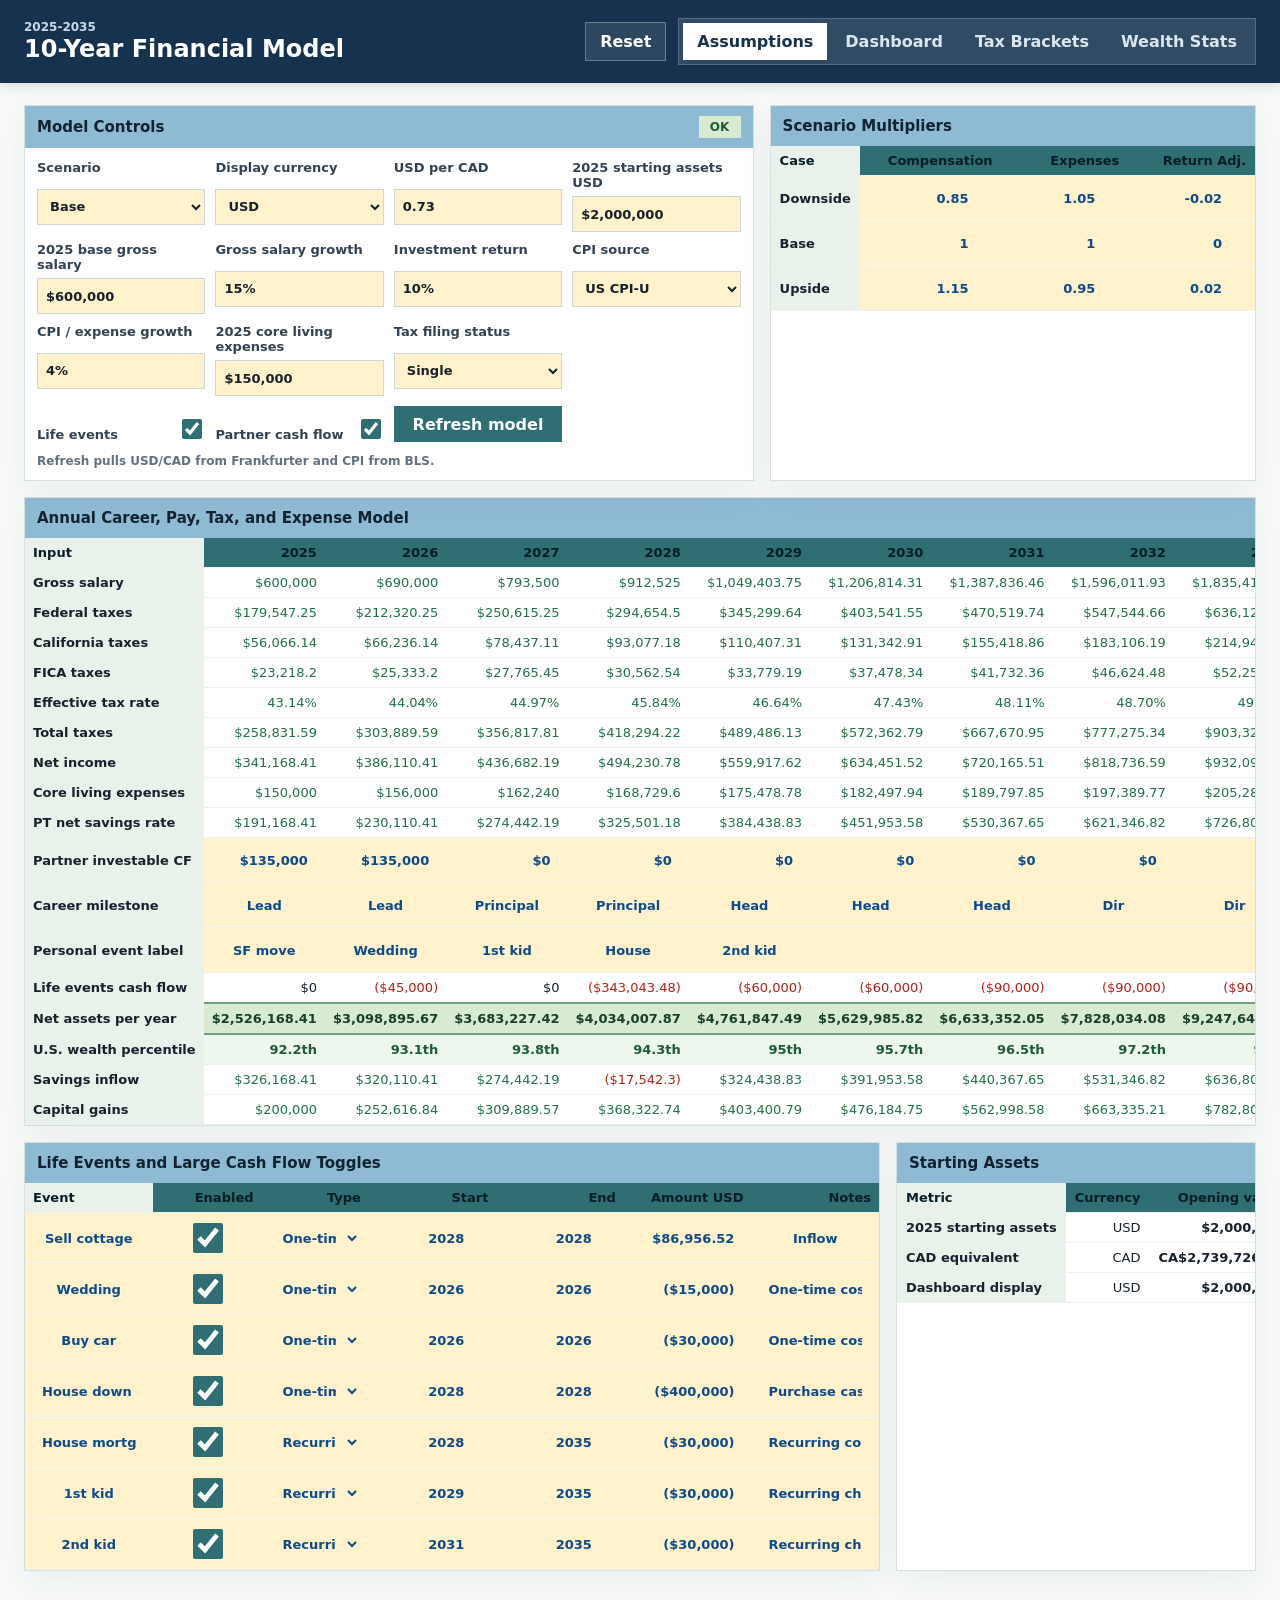
==== interactive-dashboard/index.html @ 88d2a5c9 "Add financial dashboard site" ====
<!doctype html>
<html lang="en">
  <head>
    <meta charset="utf-8" />
    <meta name="viewport" content="width=device-width, initial-scale=1" />
    <title>10-Year Financial Dashboard</title>
    <link rel="stylesheet" href="./styles.css" />
  </head>
  <body>
    <div class="app-shell">
      <header class="topbar">
        <div>
          <p class="eyebrow">2025-2035</p>
          <h1>10-Year Financial Model</h1>
        </div>
        <div class="topbar-actions">
          <button class="ghost-button" id="resetModel" type="button">Reset</button>
          <div class="tab-switcher" role="tablist" aria-label="Model tabs">
            <button class="tab-button active" type="button" role="tab" aria-selected="true" data-tab="assumptions">
              Assumptions
            </button>
            <button class="tab-button" type="button" role="tab" aria-selected="false" data-tab="dashboard">
              Dashboard
            </button>
            <button class="tab-button" type="button" role="tab" aria-selected="false" data-tab="taxBrackets">
              Tax Brackets
            </button>
            <button class="tab-button" type="button" role="tab" aria-selected="false" data-tab="wealthStats">
              Wealth Stats
            </button>
          </div>
        </div>
      </header>

      <main>
        <section class="tab-panel active" id="assumptionsPanel" role="tabpanel">
          <div class="assumption-grid">
            <section class="panel controls-panel">
              <div class="panel-heading">
                <h2>Model Controls</h2>
                <span id="modelStatus" class="status-pill">OK</span>
              </div>
              <div class="control-grid">
                <label>
                  <span>Scenario</span>
                  <select id="scenario"></select>
                </label>
                <label>
                  <span>Display currency</span>
                  <select id="displayCurrency">
                    <option value="USD">USD</option>
                    <option value="CAD">CAD</option>
                  </select>
                </label>
                <label>
                  <span>USD per CAD</span>
                  <input id="cadUsdFx" type="number" step="0.01" min="0" />
                </label>
                <label>
                  <span>2025 starting assets USD</span>
                  <input id="startingAssetsUsd" type="text" inputmode="decimal" />
                </label>
                <label>
                  <span>2025 base gross salary</span>
                  <input id="baseGrossSalary" type="text" inputmode="decimal" />
                </label>
                <label>
                  <span>Gross salary growth</span>
                  <input id="salaryGrowth" type="text" inputmode="decimal" />
                </label>
                <label>
                  <span>Investment return</span>
                  <input id="investmentReturn" type="text" inputmode="decimal" />
                </label>
                <label>
                  <span>CPI source</span>
                  <select id="cpiSource">
                    <option value="US">US CPI-U</option>
                    <option value="CA">CA CPI-U proxy</option>
                  </select>
                </label>
                <label>
                  <span>CPI / expense growth</span>
                  <input id="cpi" type="text" inputmode="decimal" />
                </label>
                <label>
                  <span>2025 core living expenses</span>
                  <input id="baseCoreExpenses" type="text" inputmode="decimal" />
                </label>
                <label>
                  <span>Tax filing status</span>
                  <select id="taxFilingStatus">
                    <option value="single">Single</option>
                    <option value="marriedJoint">Married filing jointly</option>
                    <option value="headOfHousehold">Head of household</option>
                  </select>
                </label>
                <div class="toggle-pair">
                  <label class="toggle-row">
                    <span>Life events</span>
                    <input id="applyLifeEvents" type="checkbox" />
                  </label>
                  <label class="toggle-row">
                    <span>Partner cash flow</span>
                    <input id="applyPartner" type="checkbox" />
                  </label>
                </div>
                <button class="refresh-button" id="refreshInputs" type="button">Refresh model</button>
              </div>
              <p class="refresh-status" id="refreshStatus">Edits are staged. Refresh applies inputs, pulls USD/CAD from Frankfurter, pulls CPI from BLS, and recalculates the model.</p>
            </section>

            <section class="panel scenario-panel">
              <div class="panel-heading">
                <h2>Scenario Multipliers</h2>
              </div>
              <div class="table-wrap compact">
                <table id="scenarioTable"></table>
              </div>
            </section>
          </div>

          <section class="panel">
            <div class="panel-heading">
              <h2>Annual Career, Pay, Tax, and Expense Model</h2>
            </div>
            <div class="table-wrap">
              <table id="annualInputsTable" class="wide-table"></table>
            </div>
          </section>

          <section class="split-section">
            <div class="panel">
              <div class="panel-heading">
                <h2>Life Events and Large Cash Flow Toggles</h2>
              </div>
              <div class="table-wrap">
                <table id="eventsTable"></table>
              </div>
            </div>

            <div class="panel">
              <div class="panel-heading">
                <h2>Starting Assets</h2>
              </div>
              <div class="table-wrap compact">
                <table id="assetsTable"></table>
              </div>
            </div>
          </section>
        </section>

        <section class="tab-panel" id="dashboardPanel" role="tabpanel">
          <section class="kpi-grid" id="kpiGrid"></section>

          <section class="dashboard-grid">
            <article class="chart-panel span-2">
              <div class="panel-heading">
                <h2>Salary, Net Income, and Investable Cash Flow</h2>
              </div>
              <div id="incomeChart" class="chart"></div>
            </article>
            <article class="chart-panel">
              <div class="panel-heading">
                <h2>Taxes, Expenses, and Life Events</h2>
              </div>
              <div id="cashOutChart" class="chart"></div>
            </article>
            <article class="chart-panel span-3">
              <div class="panel-heading">
                <h2>Net Assets: Nominal vs. 2025 USD</h2>
              </div>
              <div id="assetsChart" class="chart large"></div>
            </article>
          </section>

          <section class="panel">
            <div class="panel-heading">
              <h2>Annual Projection</h2>
              <span class="status-pill">Formula-driven</span>
            </div>
            <div class="table-wrap">
              <table id="projectionTable" class="wide-table"></table>
            </div>
          </section>
        </section>

        <section class="tab-panel" id="taxBracketsPanel" role="tabpanel">
          <section class="panel">
            <div class="panel-heading">
              <h2>Tax Bracket Lookup Tables</h2>
              <span class="status-pill">2025</span>
            </div>
            <div id="taxBracketContent" class="tax-bracket-content"></div>
          </section>
        </section>

        <section class="tab-panel" id="wealthStatsPanel" role="tabpanel">
          <section class="panel">
            <div class="panel-heading">
              <h2>U.S. Wealth Percentile Statistics</h2>
              <span class="status-pill">SCF 2022</span>
            </div>
            <div id="wealthStatsContent" class="tax-bracket-content"></div>
          </section>
        </section>
      </main>
    </div>

    <script src="./app.js"></script>
  </body>
</html>
---- interactive-dashboard/styles.css ----
:root {
  color-scheme: light;
  --navy: #16324f;
  --teal: #2f6f73;
  --aqua: #8fbad3;
  --green-soft: #e8f1ea;
  --yellow-soft: #fff2cc;
  --amber: #c27a2c;
  --ink: #17212b;
  --muted: #63717f;
  --line: #d5dfdc;
  --surface: #f7faf8;
  --card: #ffffff;
  --danger: #b42318;
  --good: #237049;
  --blue-line: #126995;
  --orange-line: #e46d34;
  --green-line: #22683a;
  font-family: Inter, ui-sans-serif, system-ui, -apple-system, BlinkMacSystemFont, "Segoe UI", sans-serif;
}

* {
  box-sizing: border-box;
}

body {
  margin: 0;
  min-width: 1180px;
  background: var(--surface);
  color: var(--ink);
}

button,
input,
select {
  font: inherit;
}

.app-shell {
  min-height: 100vh;
}

.topbar {
  position: sticky;
  top: 0;
  z-index: 5;
  display: flex;
  align-items: center;
  justify-content: space-between;
  gap: 24px;
  padding: 18px 24px;
  background: var(--navy);
  color: #fff;
  box-shadow: 0 2px 14px rgb(20 40 55 / 16%);
}

.eyebrow {
  margin: 0 0 2px;
  color: #c8d9e6;
  font-size: 12px;
  font-weight: 700;
  letter-spacing: 0;
  text-transform: uppercase;
}

h1,
h2 {
  margin: 0;
  letter-spacing: 0;
}

h1 {
  font-size: 24px;
  line-height: 1.15;
}

h2 {
  font-size: 15px;
  line-height: 1.25;
}

.topbar-actions {
  display: flex;
  align-items: center;
  gap: 12px;
}

.tab-switcher {
  display: flex;
  gap: 4px;
  padding: 4px;
  background: rgb(255 255 255 / 12%);
  border: 1px solid rgb(255 255 255 / 18%);
}

.tab-button,
.ghost-button {
  border: 0;
  cursor: pointer;
}

.tab-button {
  min-width: 112px;
  padding: 9px 14px;
  background: transparent;
  color: #dbe7ef;
  font-weight: 700;
}

.tab-button.active {
  background: #fff;
  color: var(--navy);
}

.ghost-button {
  padding: 9px 14px;
  border: 1px solid rgb(255 255 255 / 28%);
  background: rgb(255 255 255 / 10%);
  color: #fff;
  font-weight: 700;
}

.refresh-button {
  grid-column: span 1;
  min-height: 36px;
  align-self: end;
  border: 0;
  background: var(--teal);
  color: #fff;
  cursor: pointer;
  font-weight: 800;
}

.refresh-button:disabled {
  cursor: progress;
  opacity: 0.65;
}

.refresh-status {
  margin: 0;
  padding: 0 12px 12px;
  color: var(--muted);
  font-size: 12px;
  font-weight: 700;
}

main {
  padding: 22px 24px 36px;
}

.tab-panel {
  display: none;
}

.tab-panel.active {
  display: block;
}

.assumption-grid,
.split-section,
.dashboard-grid,
.kpi-grid {
  display: grid;
  gap: 16px;
}

.assumption-grid {
  grid-template-columns: minmax(560px, 1.2fr) minmax(380px, 0.8fr);
  margin-bottom: 16px;
}

.split-section {
  grid-template-columns: minmax(760px, 1fr) minmax(360px, 0.42fr);
  margin-top: 16px;
}

.dashboard-grid {
  grid-template-columns: repeat(3, minmax(0, 1fr));
  margin: 16px 0;
}

.span-2 {
  grid-column: span 2;
}

.span-3 {
  grid-column: span 3;
}

.panel,
.chart-panel,
.kpi-card {
  background: var(--card);
  border: 1px solid var(--line);
  box-shadow: 0 10px 30px rgb(30 45 60 / 6%);
}

.panel,
.chart-panel {
  overflow: hidden;
}

.panel-heading {
  display: flex;
  align-items: center;
  justify-content: space-between;
  gap: 12px;
  min-height: 40px;
  padding: 10px 12px;
  background: var(--aqua);
  color: #112231;
}

.status-pill {
  display: inline-flex;
  align-items: center;
  justify-content: center;
  min-width: 42px;
  padding: 4px 9px;
  background: #d9ead3;
  color: #1e5b38;
  font-size: 12px;
  font-weight: 800;
}

.control-grid {
  display: grid;
  grid-template-columns: repeat(4, minmax(0, 1fr));
  gap: 10px;
  padding: 12px;
}

label {
  display: grid;
  gap: 6px;
  font-size: 13px;
  font-weight: 800;
}

label span {
  color: #334250;
}

input,
select {
  width: 100%;
  height: 36px;
  border: 1px solid #cbd8d4;
  background: var(--yellow-soft);
  color: var(--ink);
  padding: 6px 8px;
  font-weight: 700;
}

input[type="checkbox"] {
  width: 20px;
  height: 20px;
  accent-color: var(--teal);
}

.toggle-row {
  grid-template-columns: 1fr auto;
  align-items: end;
}

.toggle-pair {
  display: grid;
  grid-column: span 2;
  grid-template-columns: repeat(2, minmax(0, 1fr));
  gap: 10px;
  align-items: end;
}

.table-wrap {
  overflow: auto;
}

table {
  width: 100%;
  border-collapse: collapse;
  font-size: 13px;
}

th,
td {
  padding: 7px 8px;
  border-bottom: 1px solid #edf2f0;
  vertical-align: middle;
}

th {
  position: sticky;
  top: 0;
  z-index: 1;
  background: var(--teal);
  color: #071d24;
  font-weight: 900;
  text-align: right;
}

th:first-child,
td:first-child {
  text-align: left;
  font-weight: 800;
  background: var(--green-soft);
}

td {
  text-align: right;
  white-space: nowrap;
}

td.text-cell {
  text-align: center;
}

td.input-cell {
  background: var(--yellow-soft);
}

td.formula-cell {
  background: #fff;
  color: var(--ink);
}

td.formula-cell.highlight {
  background: #d9ead3;
  color: #173f2a;
  font-weight: 900;
  border-top: 2px solid #6fa17f;
  border-bottom: 2px solid #6fa17f;
}

td.formula-cell.highlight-subtle {
  background: #eef7ee;
  color: #1e5b38;
  font-weight: 900;
}

td.input-cell input,
td.input-cell select {
  height: 30px;
  min-width: 86px;
  border-color: transparent;
  background: transparent;
  text-align: right;
  color: #0c4a8a;
}

td.input-cell input[type="text"] {
  text-align: center;
}

td.input-cell input.currency-input {
  text-align: right;
}

td.input-cell select {
  text-align: left;
}

td.negative {
  color: var(--danger);
}

td.positive {
  color: var(--good);
}

.wide-table {
  min-width: 1240px;
}

.compact th,
.compact td {
  padding: 7px 9px;
}

.kpi-grid {
  grid-template-columns: repeat(6, minmax(0, 1fr));
}

.kpi-card {
  min-height: 92px;
  padding: 14px;
}

.kpi-card span {
  display: block;
  color: var(--muted);
  font-size: 12px;
  font-weight: 800;
}

.kpi-card strong {
  display: block;
  margin-top: 9px;
  font-size: 20px;
  line-height: 1.15;
}

.kpi-card small {
  display: block;
  margin-top: 6px;
  color: var(--muted);
  font-size: 12px;
}

.chart {
  height: 330px;
  padding: 12px 14px 16px;
}

.chart.large {
  height: 360px;
}

.chart svg {
  width: 100%;
  height: 100%;
  display: block;
}

.axis-label,
.legend,
.tick {
  fill: #5d6b77;
  font-size: 11px;
}

.grid-line {
  stroke: #d8e1df;
  stroke-dasharray: 4 4;
}

.line-primary {
  fill: none;
  stroke: var(--blue-line);
  stroke-width: 3;
}

.line-secondary {
  fill: none;
  stroke: var(--orange-line);
  stroke-width: 3;
}

.line-tertiary {
  fill: none;
  stroke: var(--green-line);
  stroke-width: 3;
}

.bar-tax {
  fill: var(--blue-line);
}

.bar-expense {
  fill: var(--orange-line);
}

.bar-event {
  fill: var(--green-line);
}

.tax-bracket-content {
  padding: 14px;
}

.bracket-summary {
  margin-bottom: 14px;
  padding: 10px 12px;
  border: 1px solid #d7e3df;
  background: #f4f8f6;
  color: #334250;
  font-size: 13px;
  line-height: 1.45;
}

.bracket-grid {
  display: grid;
  grid-template-columns: repeat(2, minmax(0, 1fr));
  gap: 14px;
}

.bracket-block {
  margin-bottom: 14px;
  border: 1px solid var(--line);
  background: #fff;
}

.bracket-heading {
  display: flex;
  align-items: center;
  justify-content: space-between;
  gap: 12px;
  padding: 10px 12px;
  border-bottom: 1px solid var(--line);
}

.bracket-heading h3 {
  margin: 0;
  font-size: 14px;
  line-height: 1.25;
}

.bracket-heading a,
.bracket-table a {
  color: #0c5f82;
  font-weight: 800;
  text-decoration: none;
}

.bracket-table th:first-child,
.bracket-table td:first-child {
  min-width: 160px;
}

.source-note {
  margin: 0;
  padding: 0 12px 12px;
  font-size: 12px;
  font-weight: 800;
}

@media (max-width: 1250px) {
  body {
    min-width: 980px;
  }

  .kpi-grid {
    grid-template-columns: repeat(3, minmax(0, 1fr));
  }

  .assumption-grid,
  .split-section,
  .dashboard-grid,
  .bracket-grid {
    grid-template-columns: 1fr;
  }

  .span-2,
  .span-3 {
    grid-column: auto;
  }
}
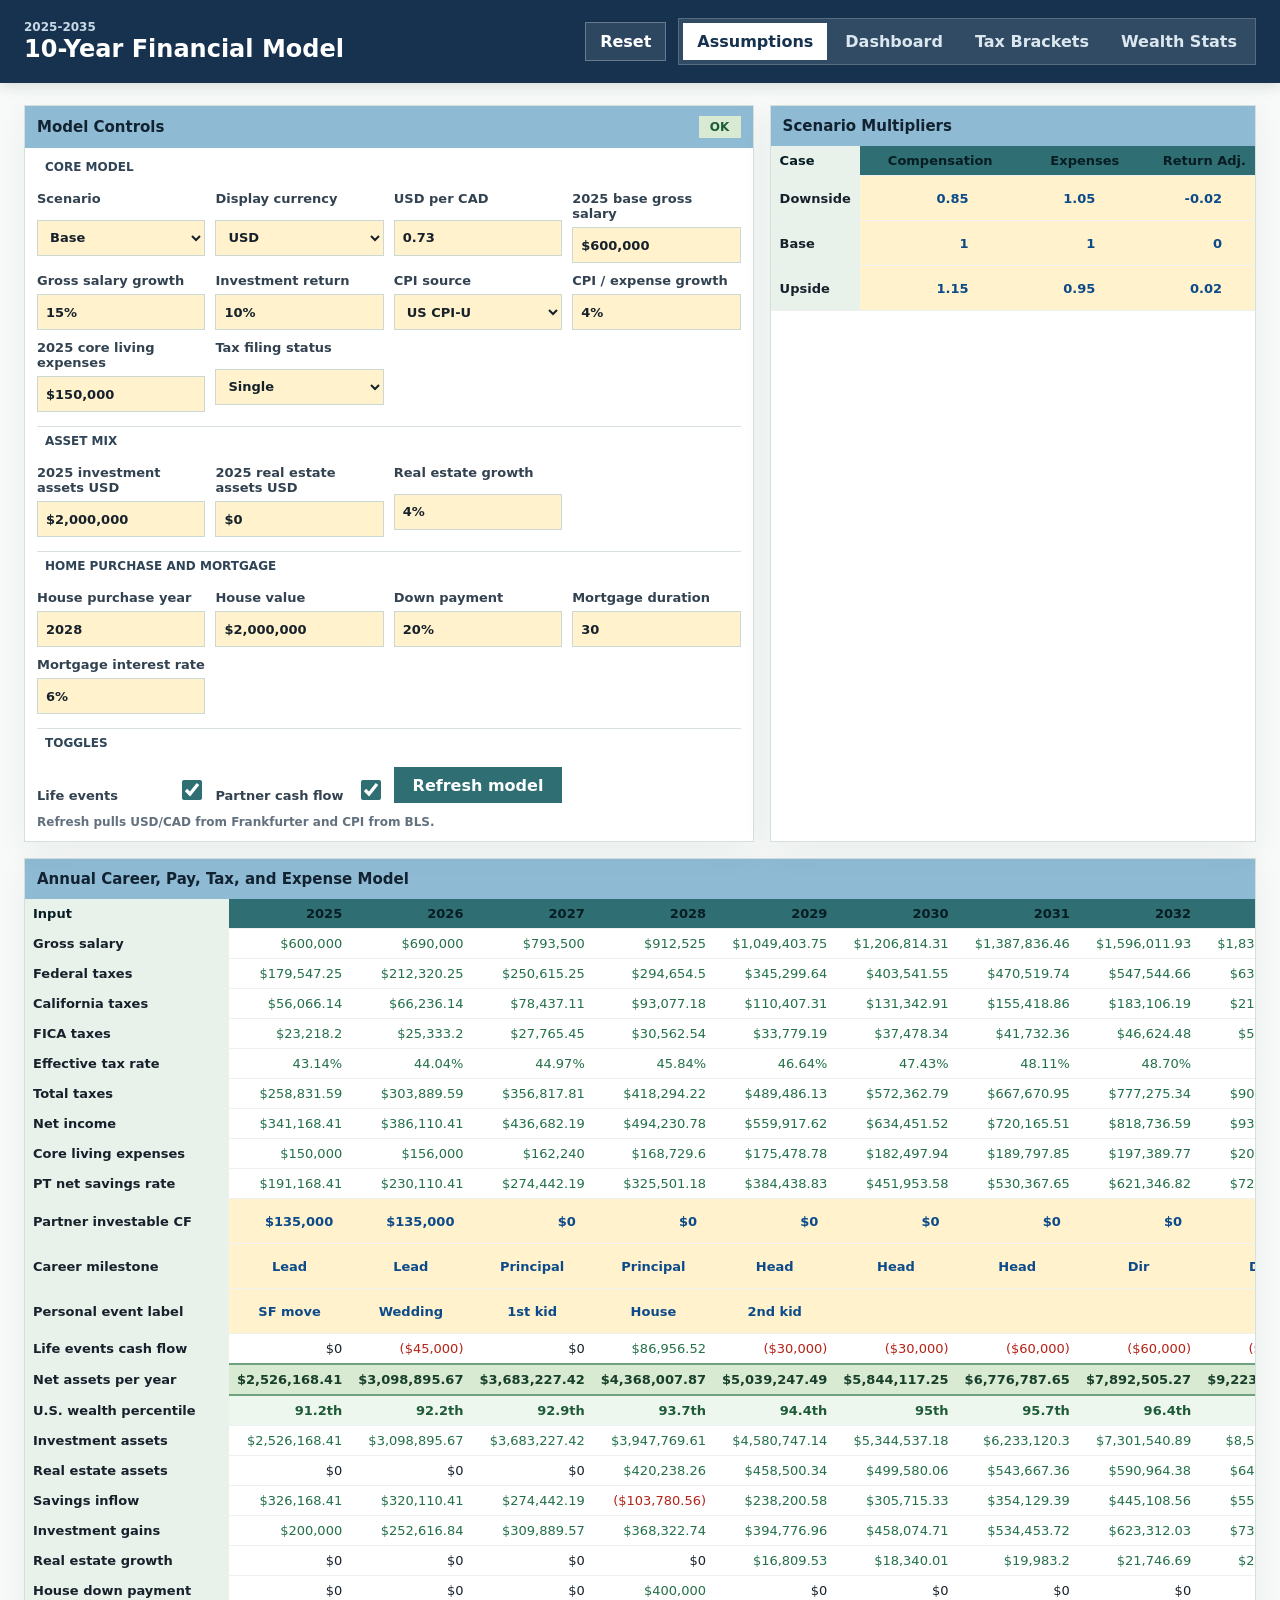
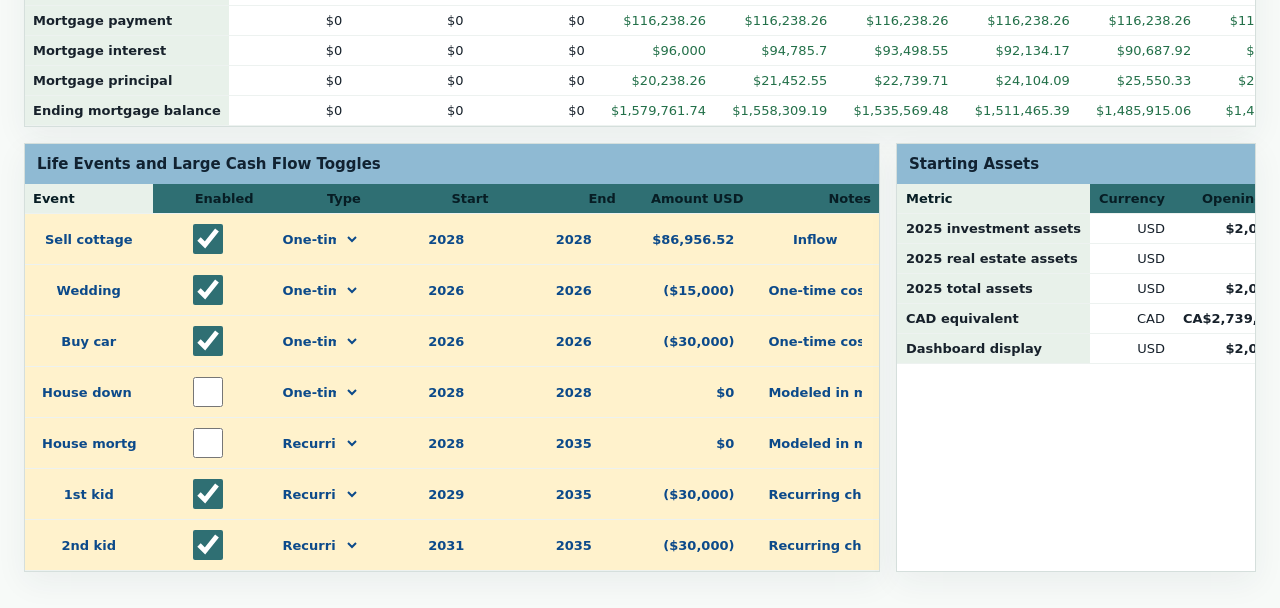
==== commit ef6f810d: "Improve asset split and mortgage model" ====
--- a/interactive-dashboard/index.html
+++ b/interactive-dashboard/index.html
@@ -41,6 +41,7 @@
                 <span id="modelStatus" class="status-pill">OK</span>
               </div>
               <div class="control-grid">
+                <div class="control-section-title">Core model</div>
                 <label>
                   <span>Scenario</span>
                   <select id="scenario"></select>
@@ -55,10 +56,6 @@
                 <label>
                   <span>USD per CAD</span>
                   <input id="cadUsdFx" type="number" step="0.01" min="0" />
-                </label>
-                <label>
-                  <span>2025 starting assets USD</span>
-                  <input id="startingAssetsUsd" type="text" inputmode="decimal" />
                 </label>
                 <label>
                   <span>2025 base gross salary</span>
@@ -95,6 +92,44 @@
                     <option value="headOfHousehold">Head of household</option>
                   </select>
                 </label>
+
+                <div class="control-section-title">Asset mix</div>
+                <label>
+                  <span>2025 investment assets USD</span>
+                  <input id="startingInvestmentAssetsUsd" type="text" inputmode="decimal" />
+                </label>
+                <label>
+                  <span>2025 real estate assets USD</span>
+                  <input id="startingRealEstateAssetsUsd" type="text" inputmode="decimal" />
+                </label>
+                <label>
+                  <span>Real estate growth</span>
+                  <input id="realEstateGrowth" type="text" inputmode="decimal" />
+                </label>
+
+                <div class="control-section-title">Home purchase and mortgage</div>
+                <label>
+                  <span>House purchase year</span>
+                  <input id="housePurchaseYear" type="number" step="1" min="2025" max="2035" />
+                </label>
+                <label>
+                  <span>House value</span>
+                  <input id="houseValue" type="text" inputmode="decimal" />
+                </label>
+                <label>
+                  <span>Down payment</span>
+                  <input id="houseDownPaymentPct" type="text" inputmode="decimal" />
+                </label>
+                <label>
+                  <span>Mortgage duration</span>
+                  <input id="mortgageTermYears" type="number" step="1" min="1" />
+                </label>
+                <label>
+                  <span>Mortgage interest rate</span>
+                  <input id="mortgageInterestRate" type="text" inputmode="decimal" />
+                </label>
+
+                <div class="control-section-title">Toggles</div>
                 <div class="toggle-pair">
                   <label class="toggle-row">
                     <span>Life events</span>
--- a/interactive-dashboard/styles.css
+++ b/interactive-dashboard/styles.css
@@ -230,6 +230,23 @@
   padding: 12px;
 }
 
+.control-section-title {
+  grid-column: 1 / -1;
+  margin-top: 4px;
+  padding: 7px 8px;
+  border-top: 1px solid #d8e1df;
+  color: #2f4456;
+  font-size: 12px;
+  font-weight: 900;
+  text-transform: uppercase;
+}
+
+.control-section-title:first-child {
+  margin-top: 0;
+  border-top: 0;
+  padding-top: 0;
+}
+
 label {
   display: grid;
   gap: 6px;
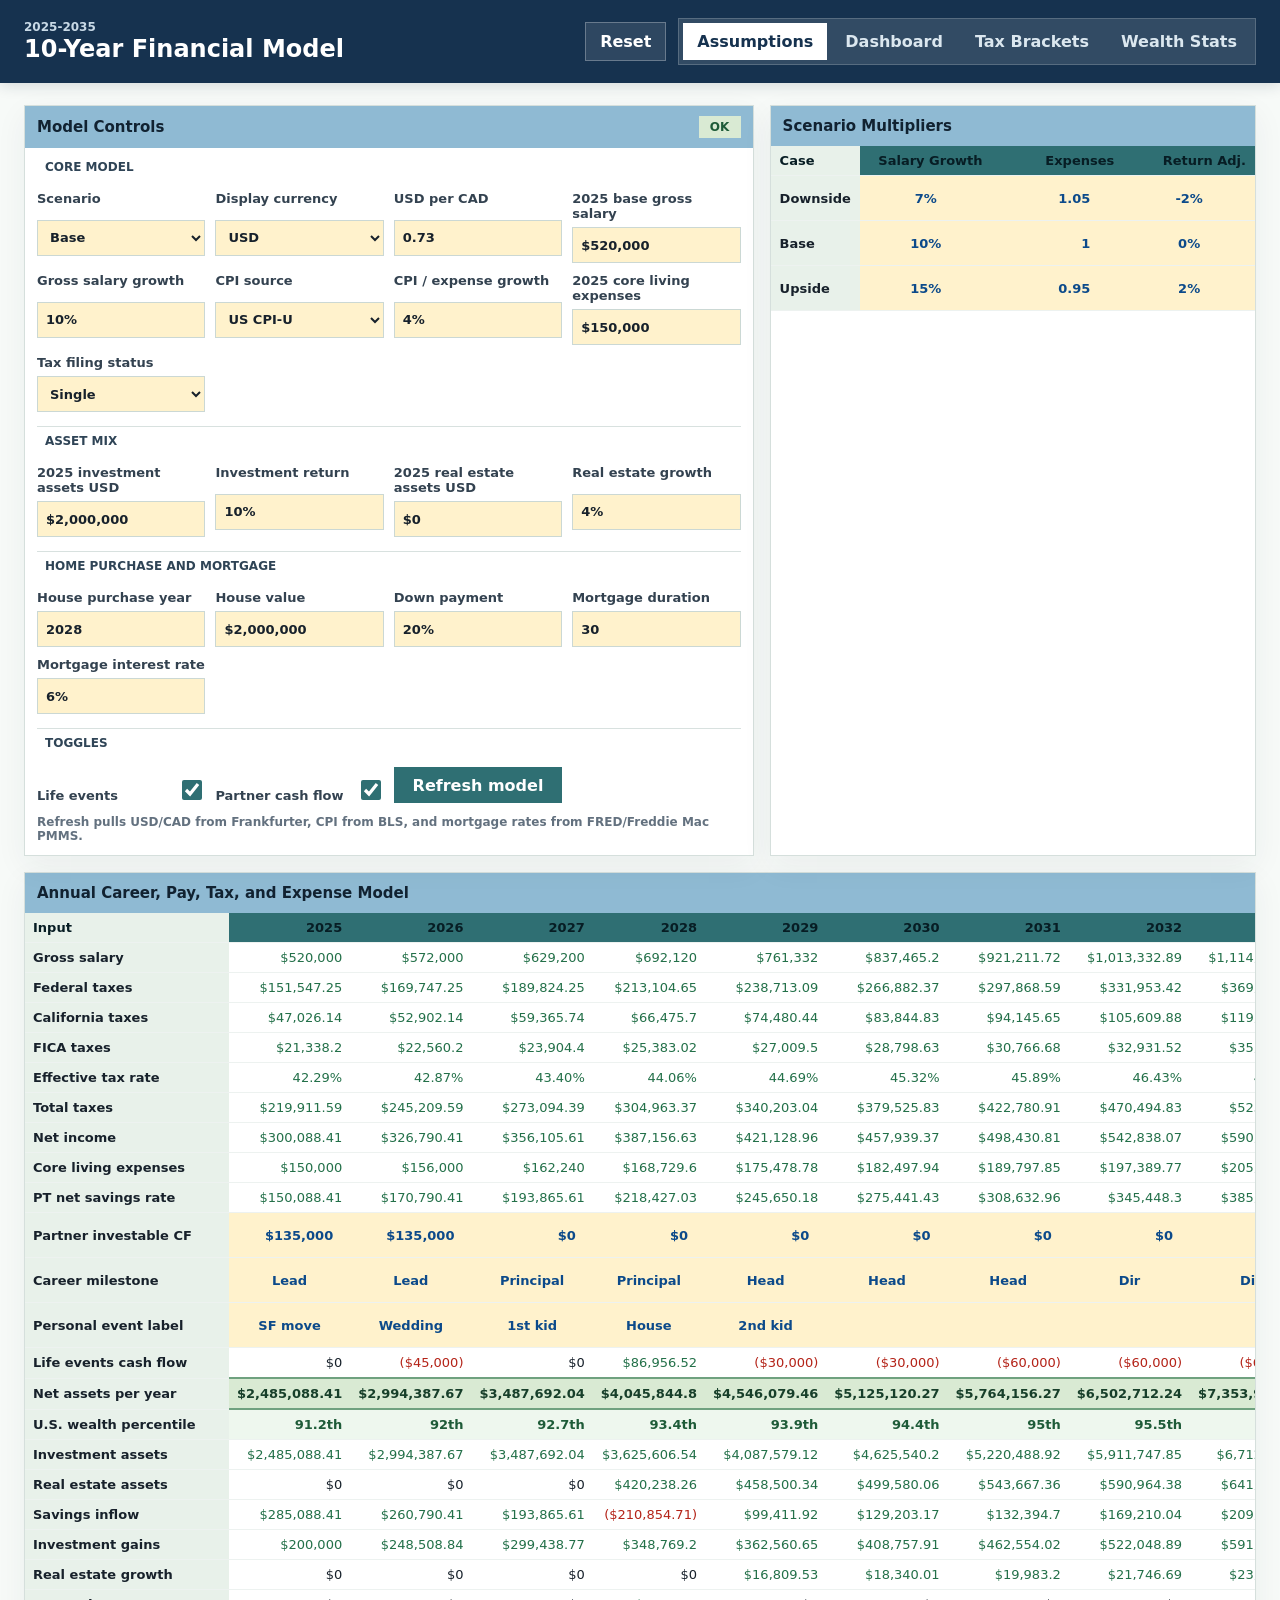
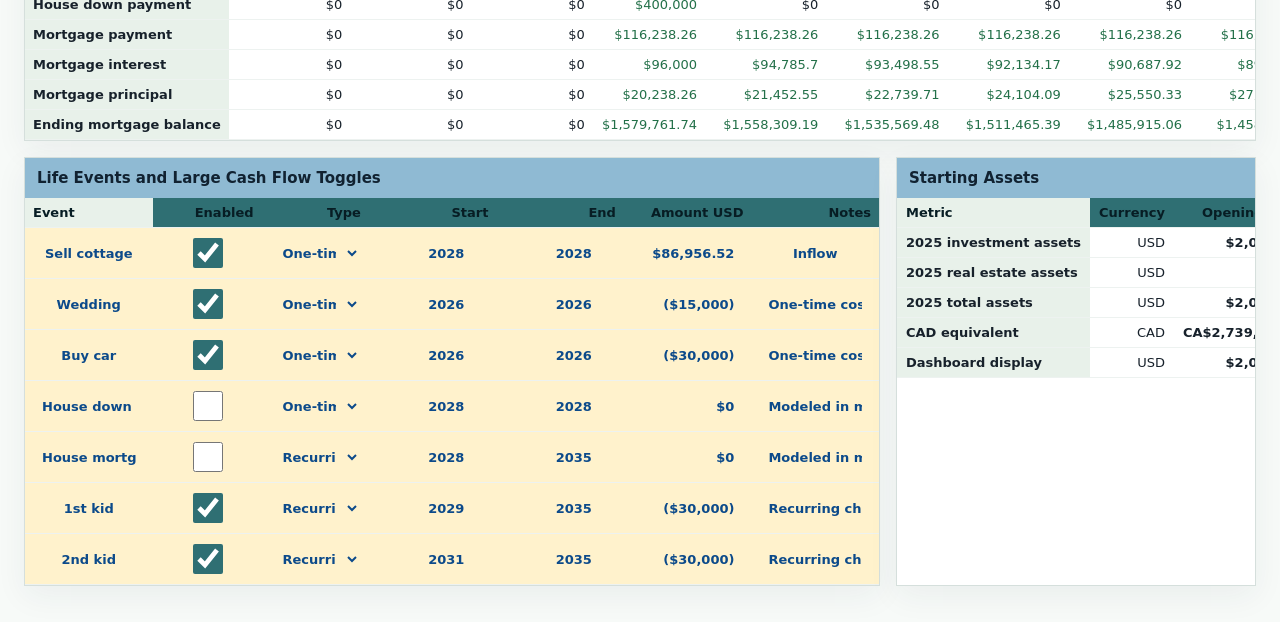
==== commit 94c6d2dc: "Update salary scenarios and mortgage rate refresh" ====
--- a/interactive-dashboard/index.html
+++ b/interactive-dashboard/index.html
@@ -66,10 +66,6 @@
                   <input id="salaryGrowth" type="text" inputmode="decimal" />
                 </label>
                 <label>
-                  <span>Investment return</span>
-                  <input id="investmentReturn" type="text" inputmode="decimal" />
-                </label>
-                <label>
                   <span>CPI source</span>
                   <select id="cpiSource">
                     <option value="US">US CPI-U</option>
@@ -97,6 +93,10 @@
                 <label>
                   <span>2025 investment assets USD</span>
                   <input id="startingInvestmentAssetsUsd" type="text" inputmode="decimal" />
+                </label>
+                <label>
+                  <span>Investment return</span>
+                  <input id="investmentReturn" type="text" inputmode="decimal" />
                 </label>
                 <label>
                   <span>2025 real estate assets USD</span>
@@ -142,7 +142,7 @@
                 </div>
                 <button class="refresh-button" id="refreshInputs" type="button">Refresh model</button>
               </div>
-              <p class="refresh-status" id="refreshStatus">Edits are staged. Refresh applies inputs, pulls USD/CAD from Frankfurter, pulls CPI from BLS, and recalculates the model.</p>
+              <p class="refresh-status" id="refreshStatus">Edits are staged. Refresh applies inputs, pulls USD/CAD from Frankfurter, pulls CPI from BLS, pulls mortgage rates from FRED/Freddie Mac PMMS, and recalculates the model.</p>
             </section>
 
             <section class="panel scenario-panel">
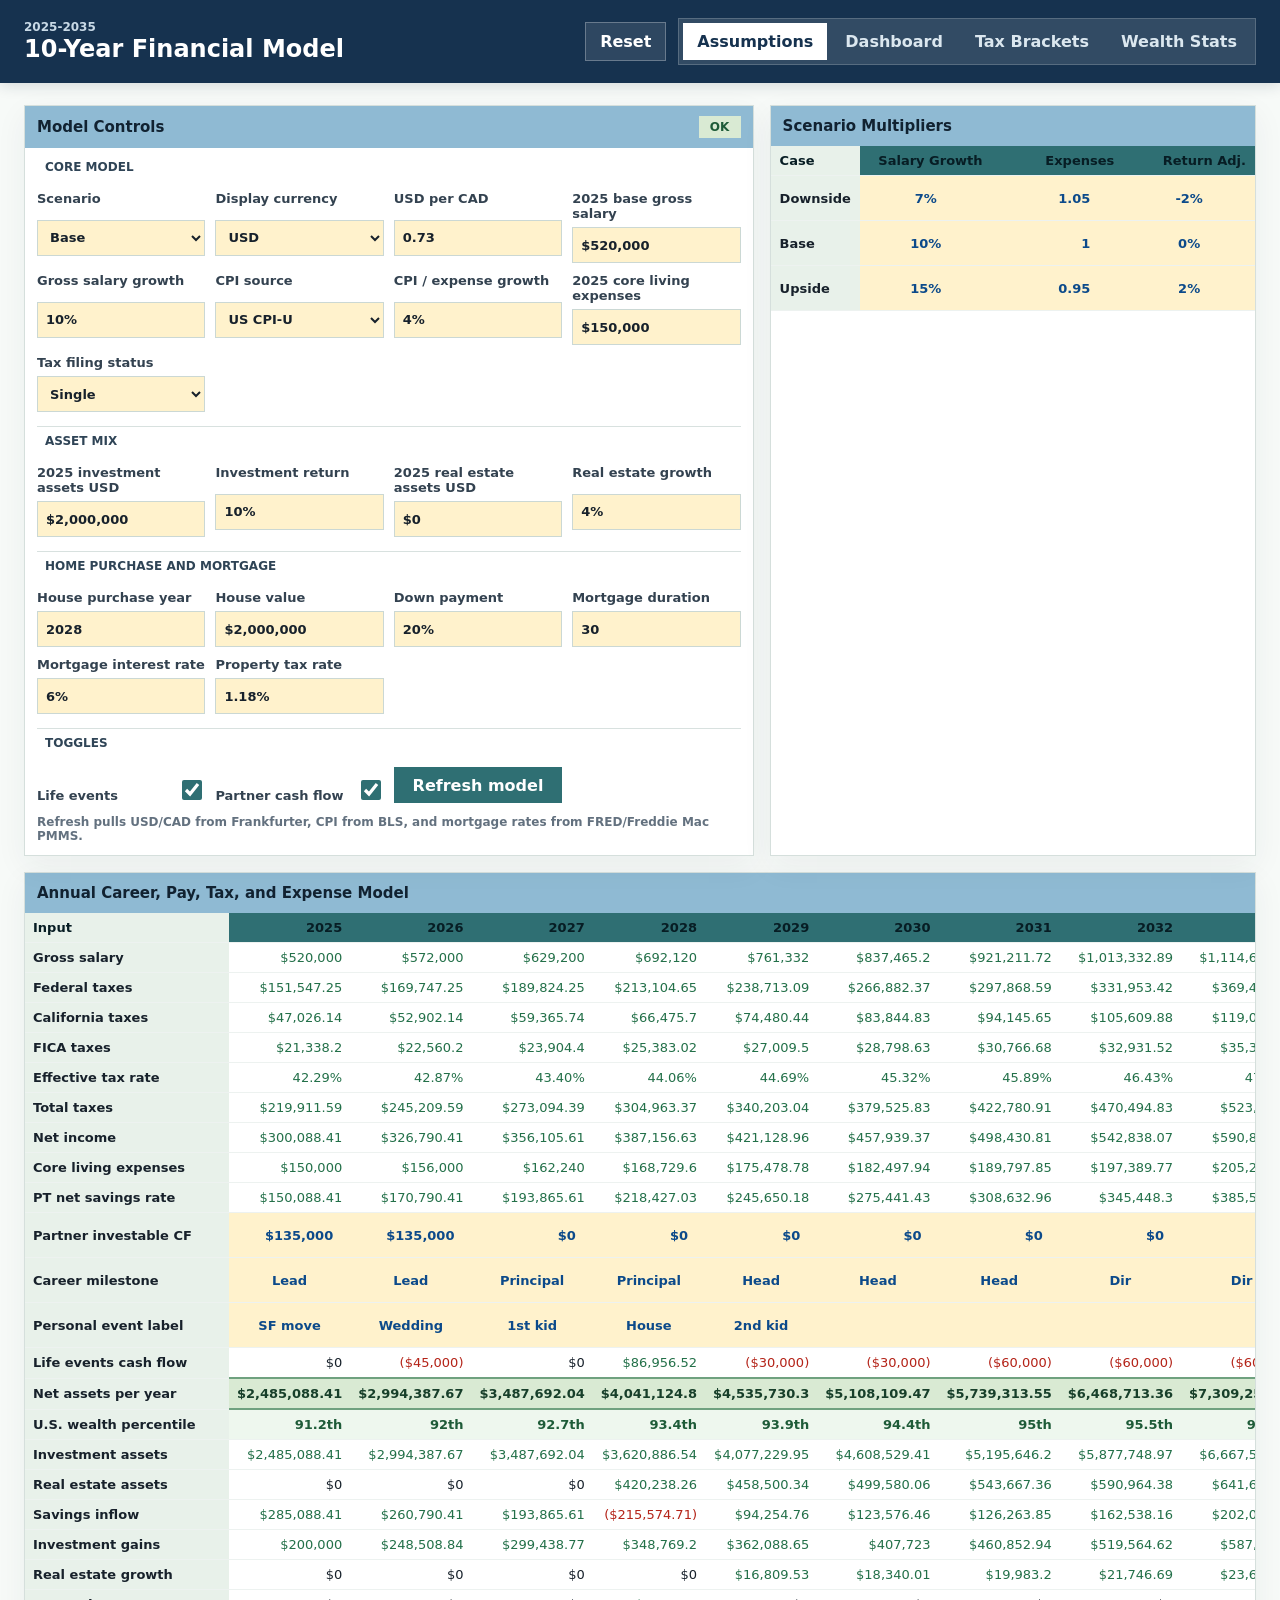
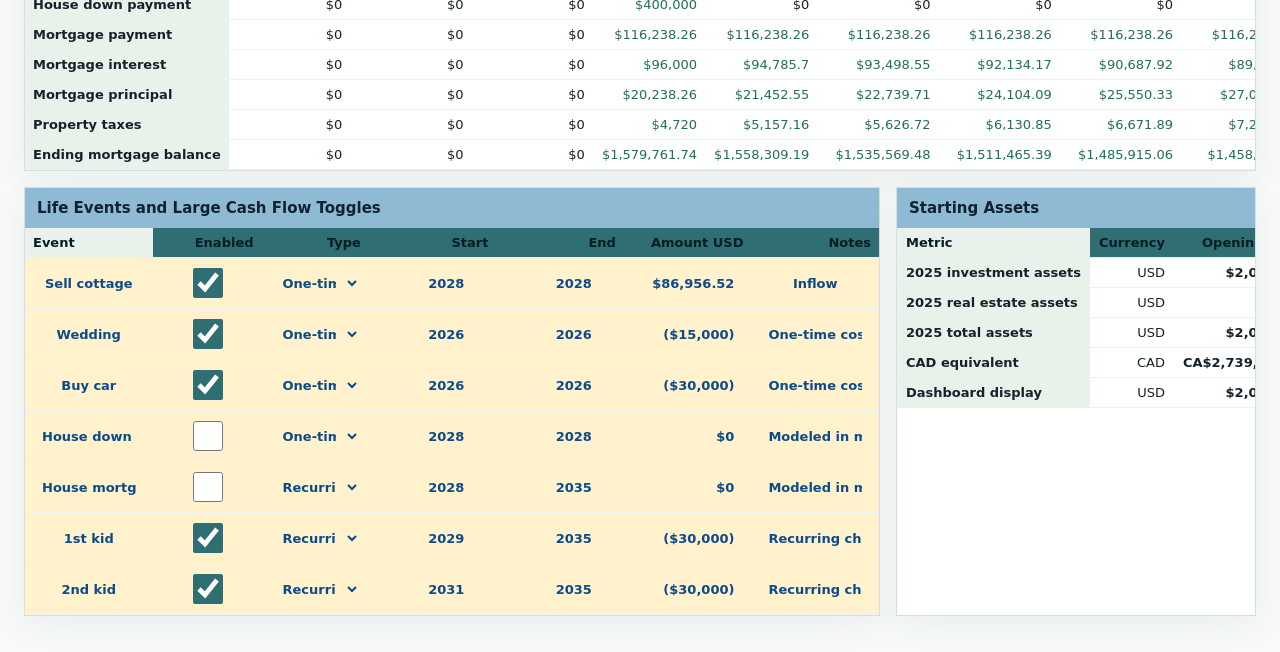
==== commit 91b79c50: "Add property tax modeling" ====
--- a/interactive-dashboard/index.html
+++ b/interactive-dashboard/index.html
@@ -128,6 +128,10 @@
                   <span>Mortgage interest rate</span>
                   <input id="mortgageInterestRate" type="text" inputmode="decimal" />
                 </label>
+                <label>
+                  <span>Property tax rate</span>
+                  <input id="propertyTaxRate" type="text" inputmode="decimal" />
+                </label>
 
                 <div class="control-section-title">Toggles</div>
                 <div class="toggle-pair">
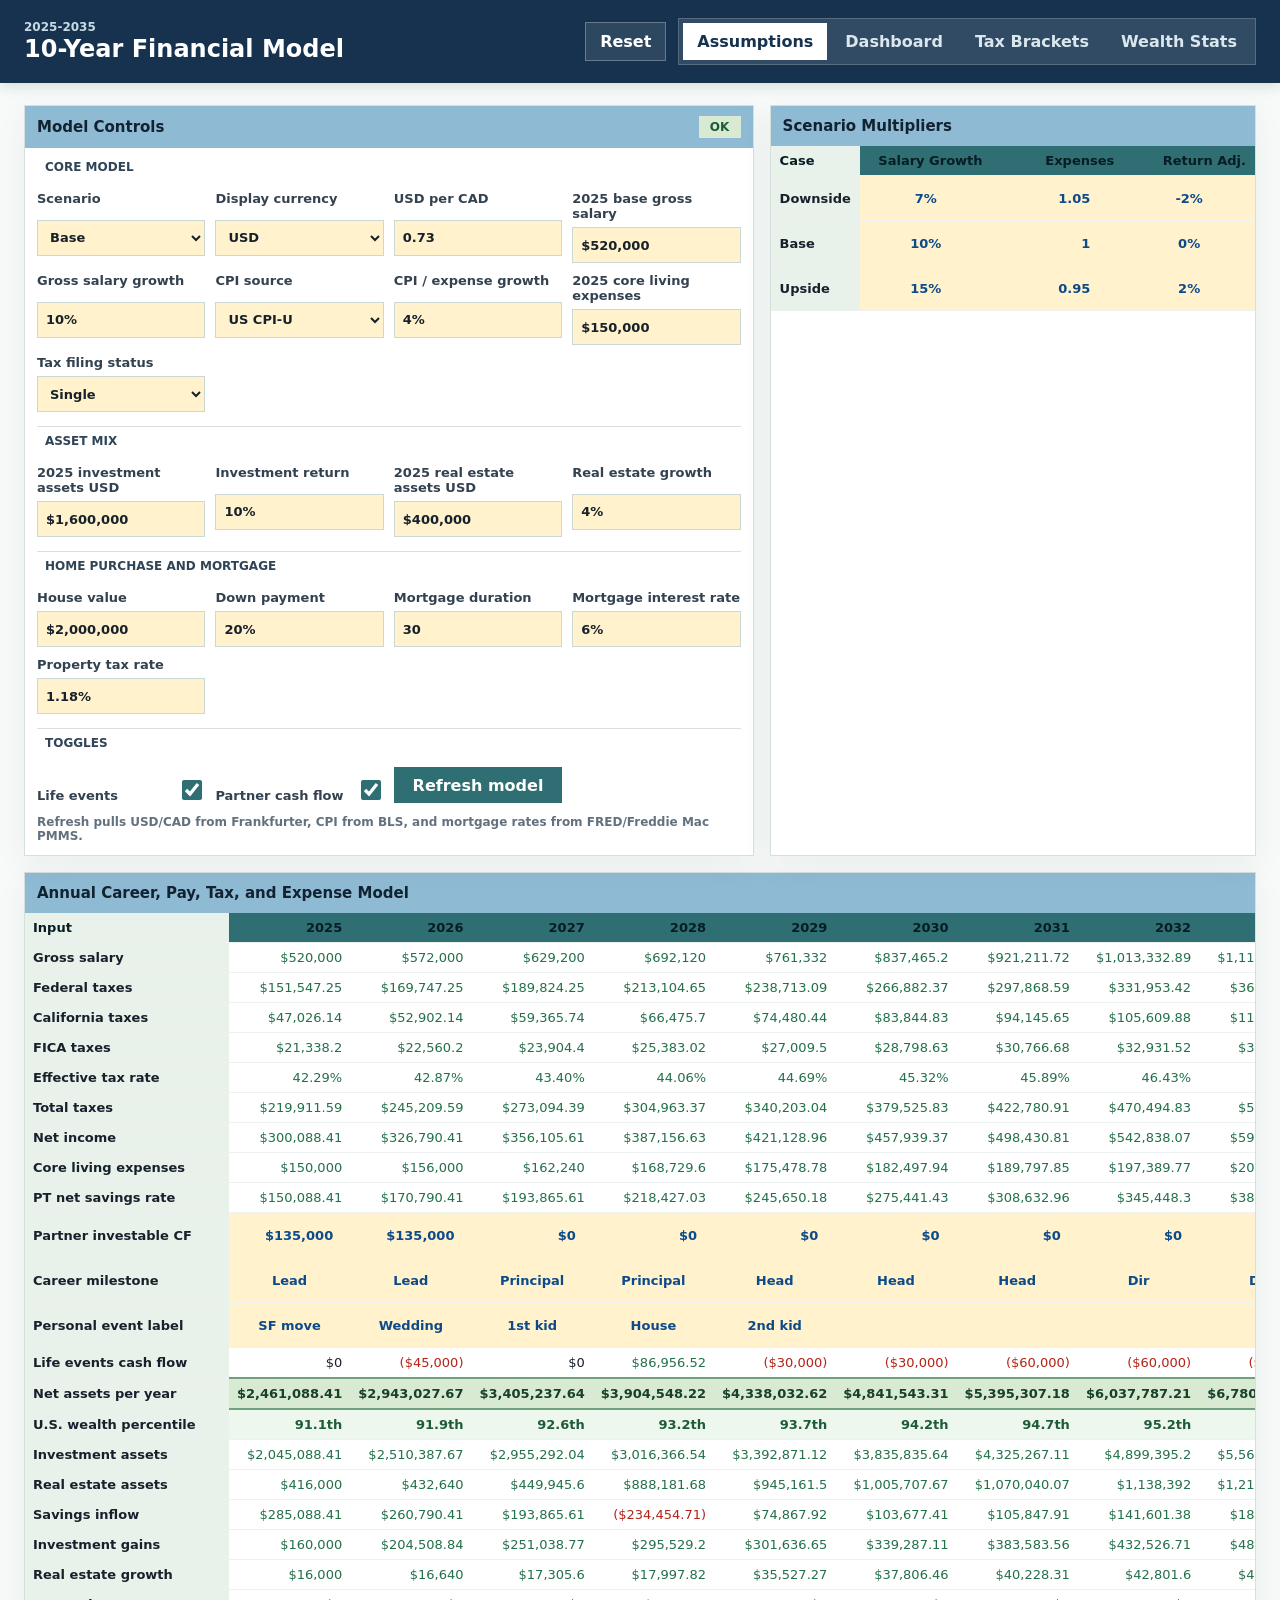
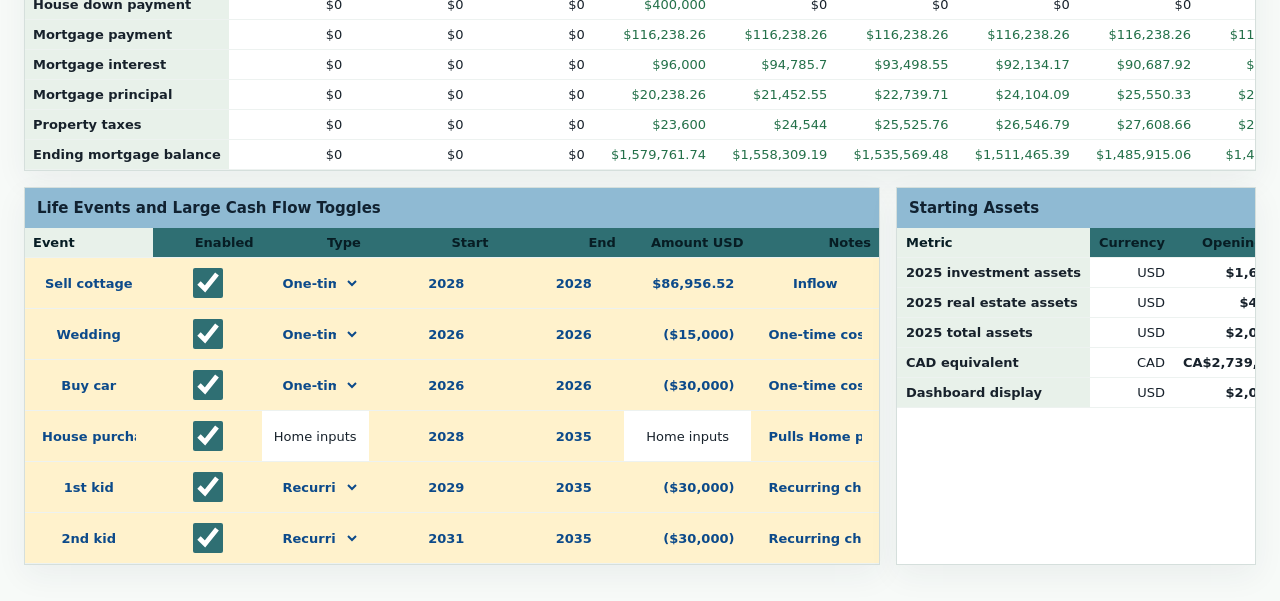
==== commit adad8046: "Collapse house purchase life event" ====
--- a/interactive-dashboard/index.html
+++ b/interactive-dashboard/index.html
@@ -109,10 +109,6 @@
 
                 <div class="control-section-title">Home purchase and mortgage</div>
                 <label>
-                  <span>House purchase year</span>
-                  <input id="housePurchaseYear" type="number" step="1" min="2025" max="2035" />
-                </label>
-                <label>
                   <span>House value</span>
                   <input id="houseValue" type="text" inputmode="decimal" />
                 </label>
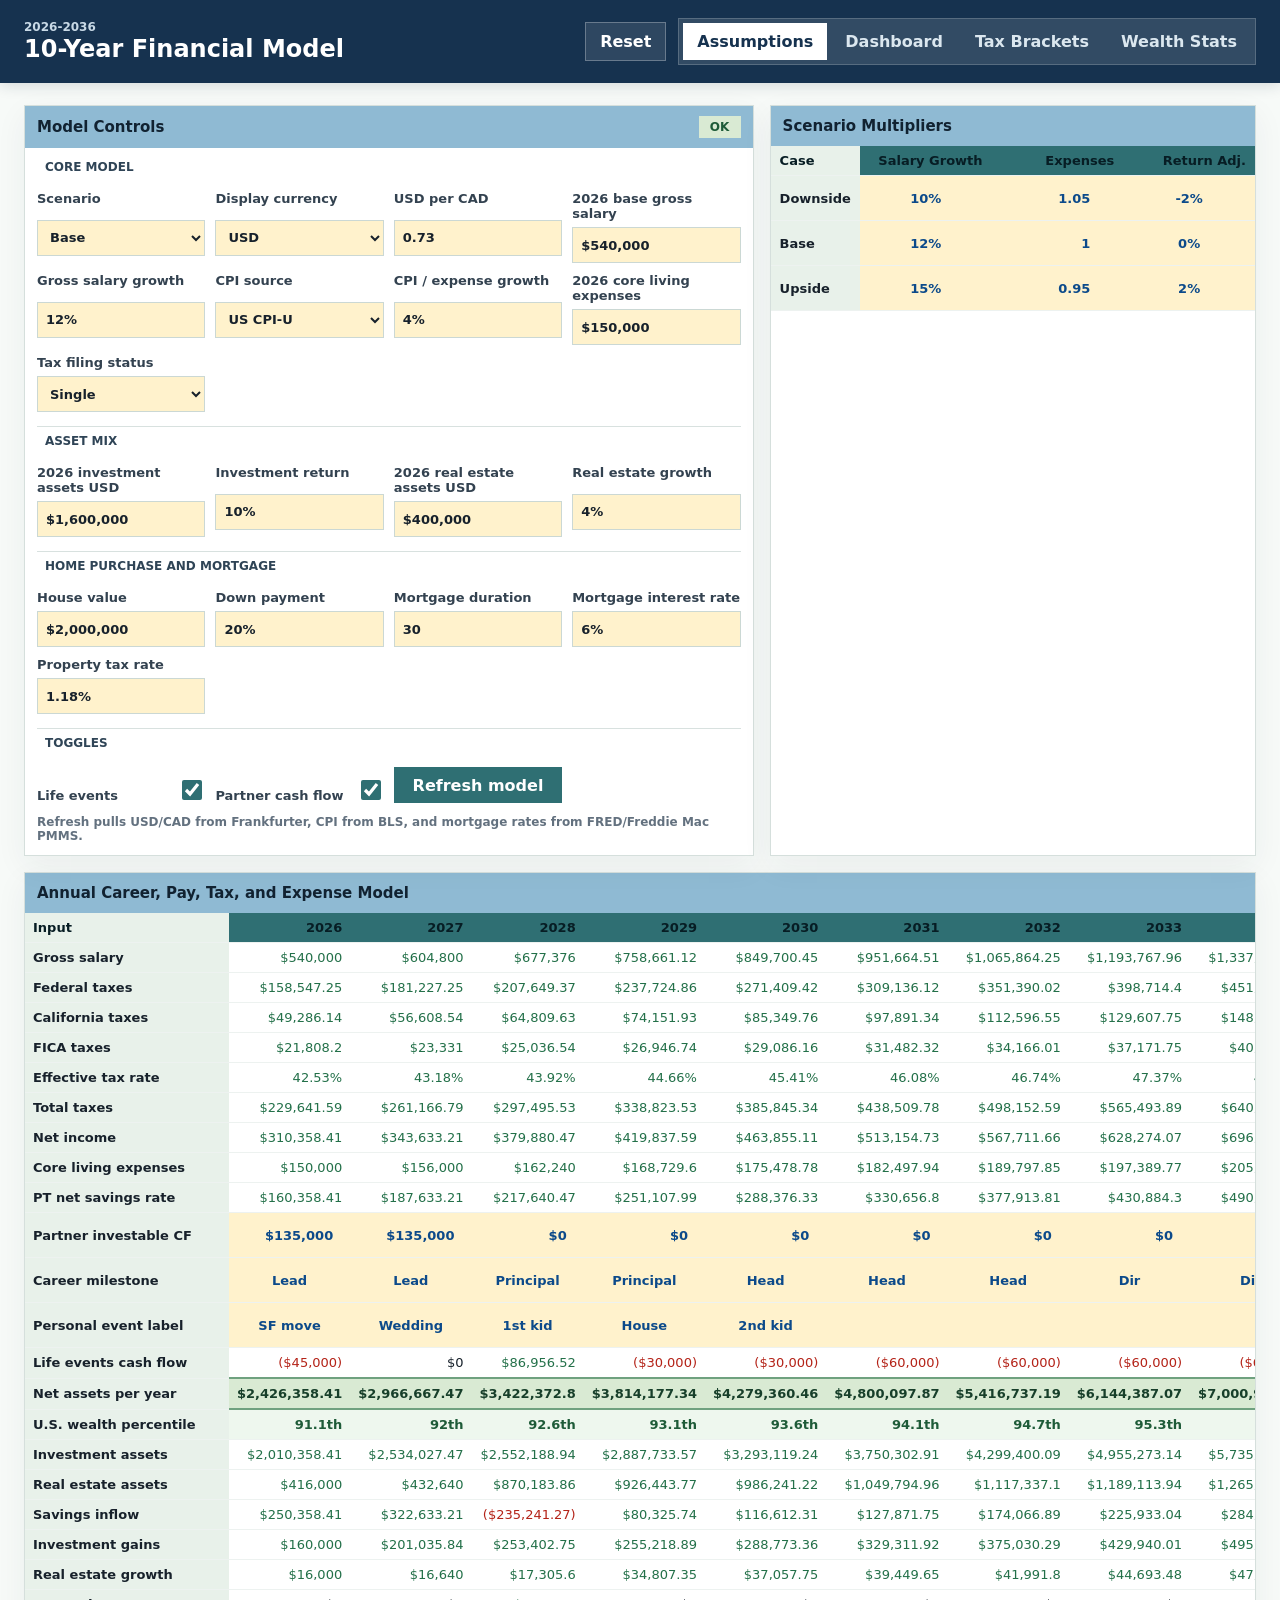
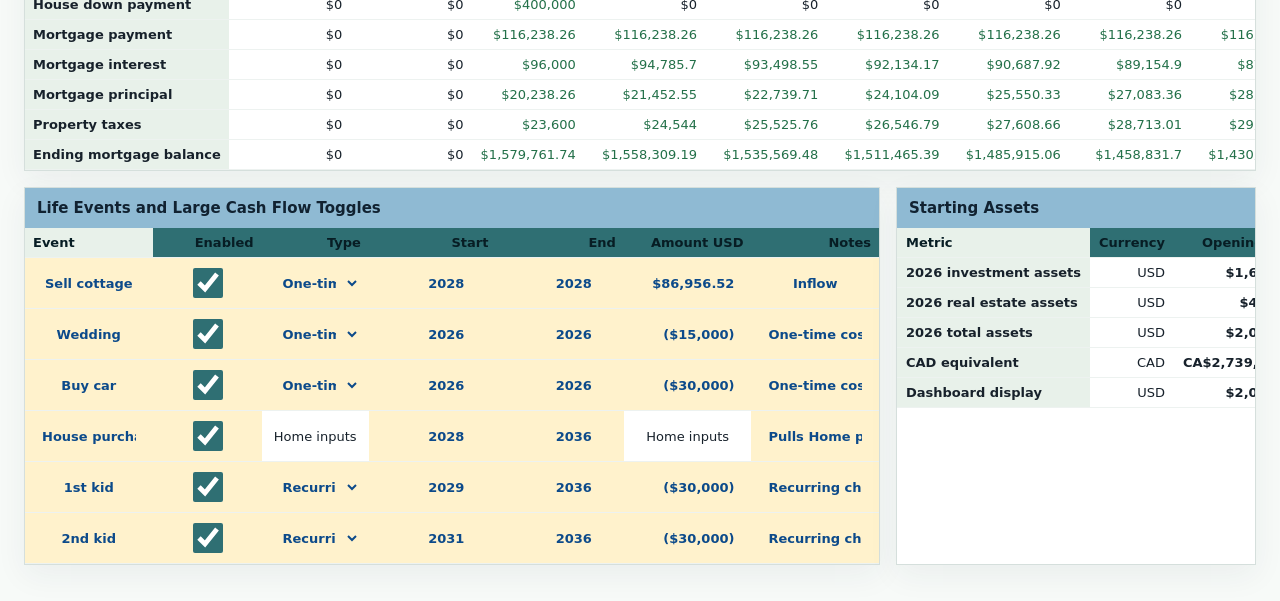
==== commit 82dd8921: "Shift model horizon to 2026" ====
--- a/interactive-dashboard/index.html
+++ b/interactive-dashboard/index.html
@@ -10,7 +10,7 @@
     <div class="app-shell">
       <header class="topbar">
         <div>
-          <p class="eyebrow">2025-2035</p>
+          <p class="eyebrow">2026-2036</p>
           <h1>10-Year Financial Model</h1>
         </div>
         <div class="topbar-actions">
@@ -58,7 +58,7 @@
                   <input id="cadUsdFx" type="number" step="0.01" min="0" />
                 </label>
                 <label>
-                  <span>2025 base gross salary</span>
+                  <span>2026 base gross salary</span>
                   <input id="baseGrossSalary" type="text" inputmode="decimal" />
                 </label>
                 <label>
@@ -77,7 +77,7 @@
                   <input id="cpi" type="text" inputmode="decimal" />
                 </label>
                 <label>
-                  <span>2025 core living expenses</span>
+                  <span>2026 core living expenses</span>
                   <input id="baseCoreExpenses" type="text" inputmode="decimal" />
                 </label>
                 <label>
@@ -91,7 +91,7 @@
 
                 <div class="control-section-title">Asset mix</div>
                 <label>
-                  <span>2025 investment assets USD</span>
+                  <span>2026 investment assets USD</span>
                   <input id="startingInvestmentAssetsUsd" type="text" inputmode="decimal" />
                 </label>
                 <label>
@@ -99,7 +99,7 @@
                   <input id="investmentReturn" type="text" inputmode="decimal" />
                 </label>
                 <label>
-                  <span>2025 real estate assets USD</span>
+                  <span>2026 real estate assets USD</span>
                   <input id="startingRealEstateAssetsUsd" type="text" inputmode="decimal" />
                 </label>
                 <label>
@@ -203,7 +203,7 @@
             </article>
             <article class="chart-panel span-3">
               <div class="panel-heading">
-                <h2>Net Assets: Nominal vs. 2025 USD</h2>
+                <h2>Net Assets: Nominal vs. 2026 USD</h2>
               </div>
               <div id="assetsChart" class="chart large"></div>
             </article>
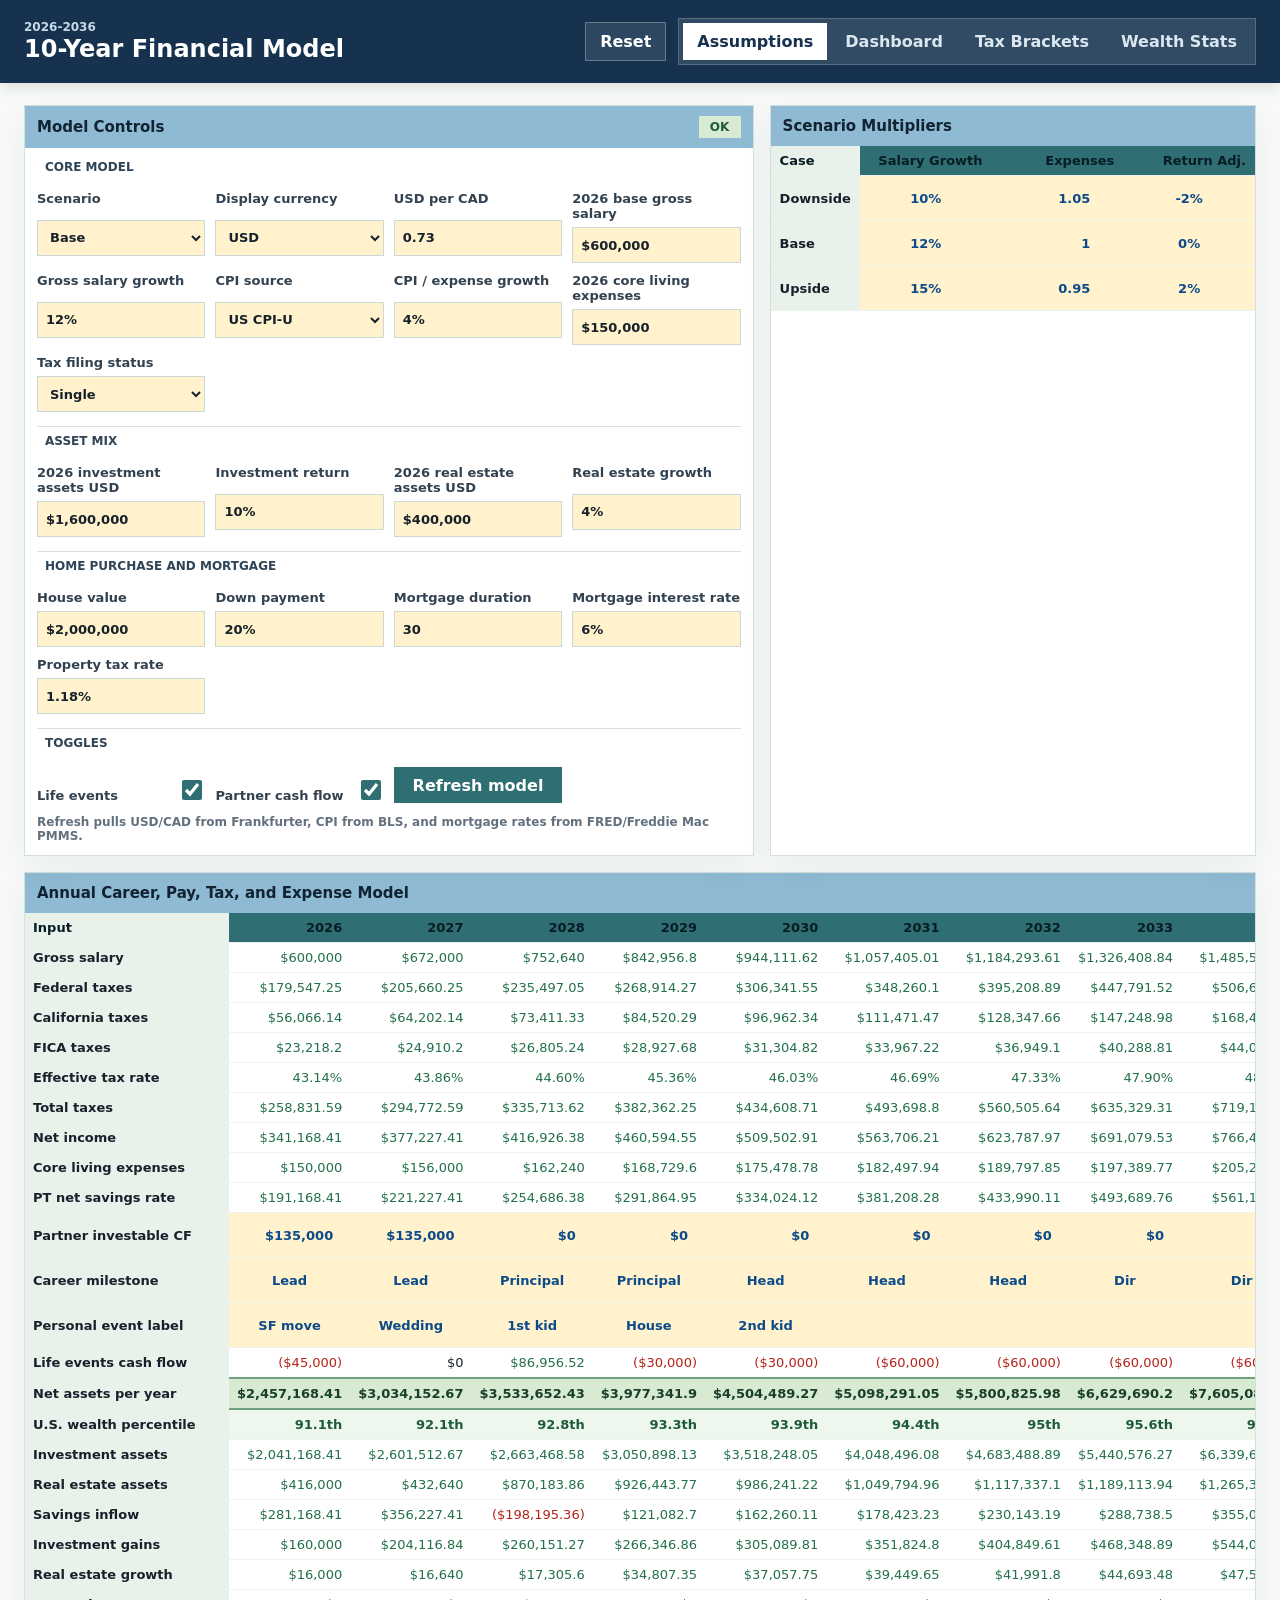
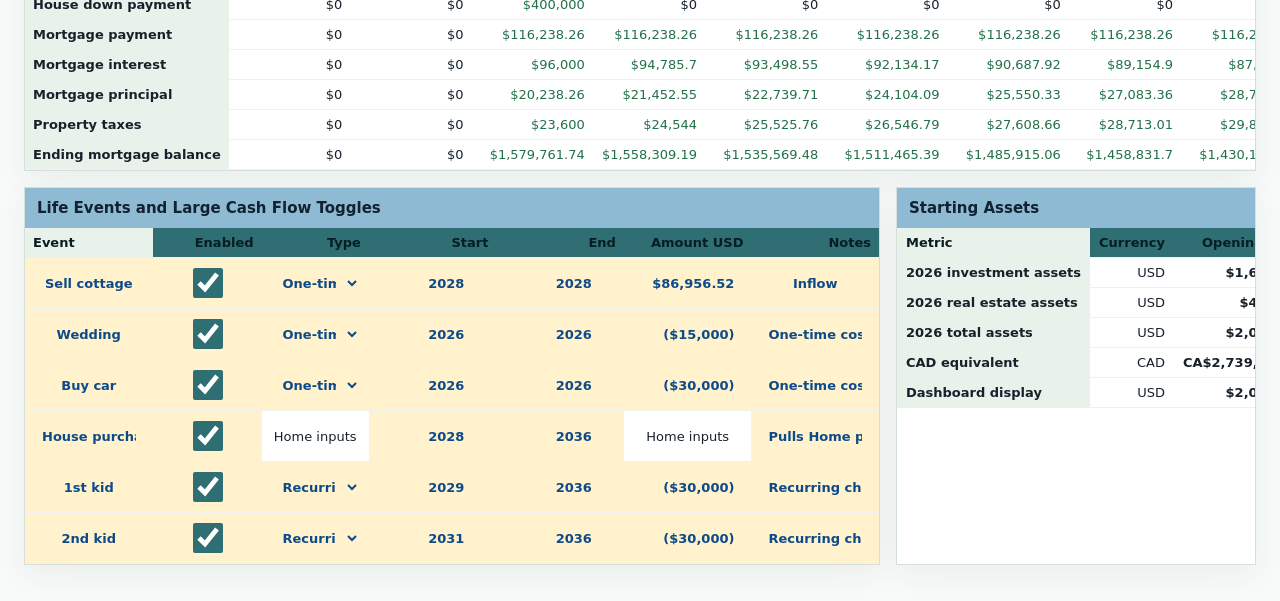
==== commit 946f86cf: "Refresh 2026 annual model defaults" ====
--- a/interactive-dashboard/index.html
+++ b/interactive-dashboard/index.html
@@ -242,6 +242,6 @@
       </main>
     </div>
 
-    <script src="./app.js"></script>
+    <script src="./app.js?v=2026-2036-v11"></script>
   </body>
 </html>
